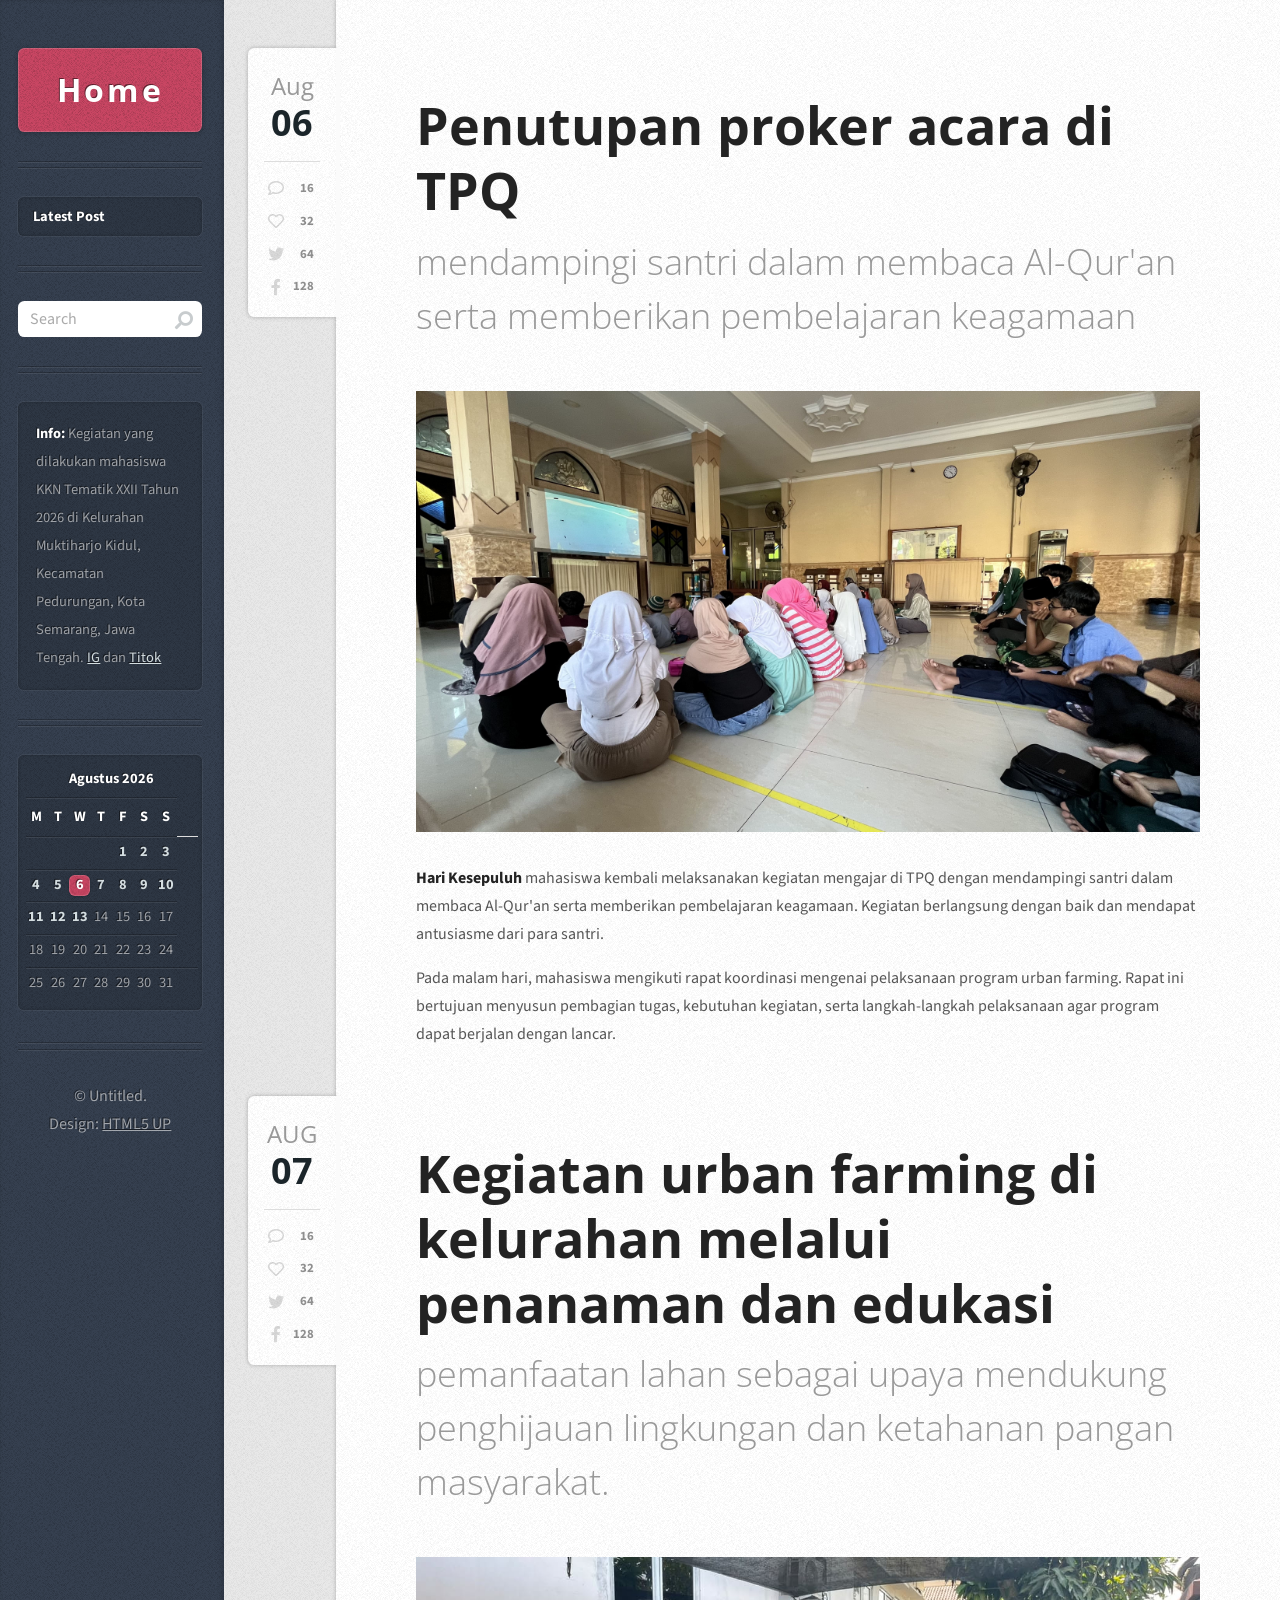
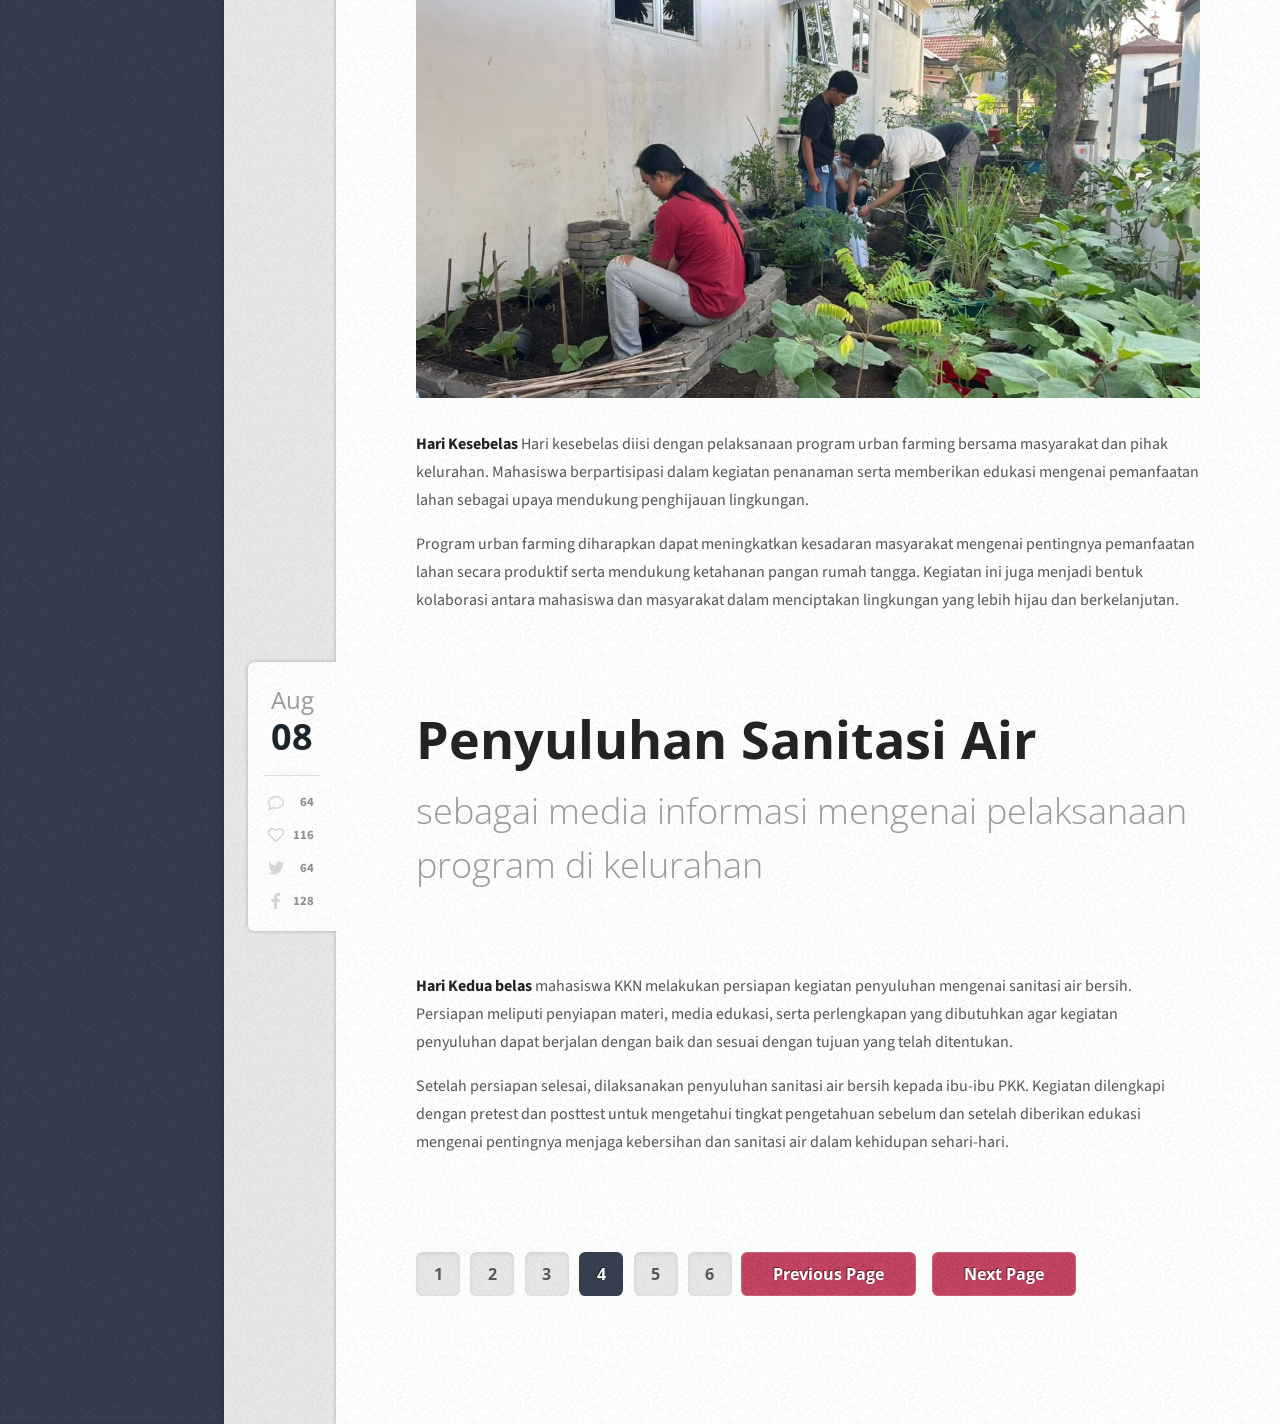
==== Activity4.html @ a8efe76e "Add files via upload" ====
<!DOCTYPE HTML>
<!--
	Striped by HTML5 UP
	html5up.net | @ajlkn
	Free for personal and commercial use under the CCA 3.0 license (html5up.net/license)
-->
<html>
	<head>
		<title>KKN 69 UNISSULA Muktiharjo Kidul</title>
		<meta charset="utf-8" />
		<meta name="viewport" content="width=device-width, initial-scale=1, user-scalable=no" />
		<link rel="stylesheet" href="assetss/css/main.css" />
		<link rel="icon" type="image/png" href="Foto Anak Plenger/Logo KKN 69.png">
	</head>
	<body class="is-preload">

		<!-- Content -->
			<div id="content">
				<div class="inner">

					<!-- Post -->
						<article class="box post post-excerpt">
							<header>
								<!--
									Note: Titles and subtitles will wrap automatically when necessary, so don't worry
									if they get too long. You can also remove the <p> entirely if you don't
									need a subtitle.
								-->
								<h2><a href="#">Penutupan proker acara di TPQ</a></h2>
								<p>mendampingi santri dalam membaca Al-Qur'an serta memberikan pembelajaran keagamaan</p>
							</header>
							<div class="info">
								<!--
									Note: The date should be formatted exactly as it's shown below. In particular, the
									"least significant" characters of the month should be encapsulated in a <span>
									element to denote what gets dropped in 1200px mode (eg. the "uary" in "January").
									Oh, and if you don't need a date for a particular page or post you can simply delete
									the entire "date" element.

								-->
								<span class="date"><span class="month">Aug<span>y</span></span> <span class="day">06</span><span class="year">, 2026</span></span>
								<!--
									Note: You can change the number of list items in "stats" to whatever you want.
								-->
								<ul class="stats">
									<li><a href="#" class="icon fa-comment">16</a></li>
									<li><a href="#" class="icon fa-heart">32</a></li>
									<li><a href="#" class="icon brands fa-twitter">64</a></li>
									<li><a href="#" class="icon brands fa-facebook-f">128</a></li>
								</ul>
							</div>
							<a href="#" class="image featured"><img src="Kegiatan/Penutupan TPQ.jpg" alt="" /></a>
							<p>
								<strong>Hari Kesepuluh</strong> mahasiswa kembali melaksanakan kegiatan mengajar di TPQ dengan mendampingi santri dalam membaca Al-Qur'an serta memberikan pembelajaran keagamaan. Kegiatan berlangsung dengan baik dan mendapat antusiasme dari para santri.
							</p>
							<p>
								Pada malam hari, mahasiswa mengikuti rapat koordinasi mengenai pelaksanaan program urban farming. Rapat ini bertujuan menyusun pembagian tugas, kebutuhan kegiatan, serta langkah-langkah pelaksanaan agar program dapat berjalan dengan lancar.
							</p>
						</article>

					<!-- Post -->
						<article class="box post post-excerpt">
							<header>
								<h2><a href="#">Kegiatan urban farming di kelurahan melalui penanaman dan edukasi</a></h2>
								<p>pemanfaatan lahan sebagai upaya mendukung penghijauan lingkungan dan ketahanan pangan masyarakat.</p>
							</header>
							<div class="info">
								<span class="date"><span class="month">AUG<span>y</span></span> <span class="day">07</span><span class="year">, 2026</span></span>
								<ul class="stats">
									<li><a href="#" class="icon fa-comment">16</a></li>
									<li><a href="#" class="icon fa-heart">32</a></li>
									<li><a href="#" class="icon brands fa-twitter">64</a></li>
									<li><a href="#" class="icon brands fa-facebook-f">128</a></li>
								</ul>
							</div>
							<a href="#" class="image featured"><img src="Kegiatan/Urban Farming.jpeg" alt="" /></a>
							<p>
								<strong>Hari Kesebelas</strong> Hari kesebelas diisi dengan pelaksanaan program urban farming bersama masyarakat dan pihak kelurahan. Mahasiswa berpartisipasi dalam kegiatan penanaman serta memberikan edukasi mengenai pemanfaatan lahan sebagai upaya mendukung penghijauan lingkungan.
							</p>
							<p>
								Program urban farming diharapkan dapat meningkatkan kesadaran masyarakat mengenai pentingnya pemanfaatan lahan secara produktif serta mendukung ketahanan pangan rumah tangga. Kegiatan ini juga menjadi bentuk kolaborasi antara mahasiswa dan masyarakat dalam menciptakan lingkungan yang lebih hijau dan berkelanjutan.
							</p>
						</article>

					<!-- Post -->
						<article class="box post post-excerpt">
							<header>
								<h2><a href="#">Penyuluhan Sanitasi Air</a></h2>
								<p>sebagai media informasi mengenai pelaksanaan program di kelurahan</p>
							</header>
							<div class="info">
								<span class="date"><span class="month">Aug<span>y</span></span> <span class="day">08</span><span class="year">, 2026</span></span>
								<ul class="stats">
									<li><a href="#" class="icon fa-comment">64</a></li>
									<li><a href="#" class="icon fa-heart">116</a></li>
									<li><a href="#" class="icon brands fa-twitter">64</a></li>
									<li><a href="#" class="icon brands fa-facebook-f">128</a></li>
								</ul>
							</div>
							<a href="#" class="image featured"><img src="Kegiatan/Sanitasi Air.JPG" alt="" /></a>
							<p>
								<strong>Hari Kedua belas</strong> mahasiswa KKN melakukan persiapan kegiatan penyuluhan mengenai sanitasi air bersih. Persiapan meliputi penyiapan materi, media edukasi, serta perlengkapan yang dibutuhkan agar kegiatan penyuluhan dapat berjalan dengan baik dan sesuai dengan tujuan yang telah ditentukan.
							</p>
							<p>
								Setelah persiapan selesai, dilaksanakan penyuluhan sanitasi air bersih kepada ibu-ibu PKK. Kegiatan dilengkapi dengan pretest dan posttest untuk mengetahui tingkat pengetahuan sebelum dan setelah diberikan edukasi mengenai pentingnya menjaga kebersihan dan sanitasi air dalam kehidupan sehari-hari.
							</p>
						</article>
						
					<!-- Pagination -->
						<div class="pagination">
							<!--<a href="#" class="button previous">Previous Page</a>-->
							<div class="pages">
								<a href="Activity.html">1</a>
								<a href="Activity2.html">2</a>
								<a href="Activity3.html">3</a>
								<a href="Activity4.html" class="active">4</a>
								<a href="Activity5.html">5</a>
								<a href="Activity6.html">6</a>
							</div>
							<a href="Activity3.html" class="button previous">Previous Page</a>
							<a href="Activity5.html" class="button next">Next Page</a>
						</div>

				</div>
			</div>

		<!-- Sidebar -->
			<div id="sidebar">

				<!-- Logo -->
					<h1 id="logo"><a href="index.html">Home</a></h1>

				<!-- Nav -->
					<nav id="nav">
						<ul>
							<li class="current"><a href="#">Latest Post</a></li>
						</ul>
					</nav>

				<!-- Search -->
					<section class="box search">
						<form method="post" action="#">
							<input type="text" class="text" name="search" placeholder="Search" />
						</form>
					</section>

				<!-- Text -->
					<section class="box text-style1">
						<div class="inner">
							<p>
								<strong>Info:</strong> Kegiatan yang dilakukan mahasiswa KKN Tematik XXII Tahun 2026 di Kelurahan Muktiharjo Kidul, Kecamatan Pedurungan, Kota Semarang, Jawa Tengah.
								<a href="https://www.instagram.com/nexus69.archive?igsh=MW94MHN5NHI0Nnk4Yw==">IG</a> dan <a href="https://www.tiktok.com/@nexus69.archive?_r=1&_t=ZS-98kQ5P70imr">Titok</a>
							</p>
						</div>
					</section>

				<!-- Calendar -->
					<section class="box calendar">
						<div class="inner">
							<table>
								<caption>Agustus 2026</caption>
								<thead>
									<tr>
										<th scope="col" title="Monday">M</th>
										<th scope="col" title="Tuesday">T</th>
										<th scope="col" title="Wednesday">W</th>
										<th scope="col" title="Thursday">T</th>
										<th scope="col" title="Friday">F</th>
										<th scope="col" title="Saturday">S</th>
										<th scope="col" title="Sunday">S</th>
									</tr>
								</thead>
								<tbody>
									<tr>
										<td colspan="4" class="pad"><span>&nbsp;</span></td>
										<td><a href="Activity2.html">1</a></td>
										<td><a href="Activity2.html">2</a></td>
										<td><a href="Activity3.html">3</a></td> 
									</tr>
									<tr>
										<td><a href="Activity3.html">4</a></td>
										<td><a href="Activity3.html">5</a></td>
										<td class="today"><a href="Activity4.html">6</a></td>
										<td><a href="Activity4.html">7</a></td>
										<td><a href="Activity4.html">8</a></td>
										<td><a href="Activity5.html">9</a></td>
										<td><a href="Activity5.html">10</a></td>
									</tr>
									<tr>
										<td><a href="Activity5.html">11</a></td>
										<td><a href="Activity6.html">12</a></td>
										<td><a href="Activity6.html">13</a></td>
										<td><span>14</span></td>
										<td><span>15</span></td>
										<td><span>16</span></td>
										<td><span>17</span></td>
									</tr>
									<tr>
										<td><span>18</span></td>
										<td><span>19</span></td>
										<td><span>20</span></td>
										<td><span>21</span></td>
										<td><span>22</span></td>
										<td><span>23</span></td>
										<td><span>24</span></td>
									</tr>
									<tr>
										<td><span>25</span></td>
										<td><span>26</span></td>
										<td><span>27</span></td>
										<td><span>28</span></td>
										<td><span>29</span></td>
										<td><span>30</span></td>
										<td><span>31</span></td>
										<td class="pad" colspan="3"><span>&nbsp;</span></td>
									</tr>
								</tbody>
							</table>
						</div>
					</section>

				<!-- Copyright -->
					<ul id="copyright">
						<li>&copy; Untitled.</li><li>Design: <a href="http://html5up.net">HTML5 UP</a></li>
					</ul>

			</div>

		<!-- Scripts -->
			<script src="assetss/js/jquery.min.js"></script>
			<script src="assetss/js/browser.min.js"></script>
			<script src="assetss/js/breakpoints.min.js"></script>
			<script src="assetss/js/util.js"></script>
			<script src="assetss/js/main.js"></script>

	</body>
</html>
---- assetss/css/main.css ----
@import url("fontawesome-all.min.css");
@import url("https://fonts.googleapis.com/css?family=Source+Sans+Pro:400,400italic,700|Open+Sans+Condensed:300,700");

/*
	Striped by HTML5 UP
	html5up.net | @ajlkn
	Free for personal and commercial use under the CCA 3.0 license (html5up.net/license)
*/

html, body, div, span, applet, object,
iframe, h1, h2, h3, h4, h5, h6, p, blockquote,
pre, a, abbr, acronym, address, big, cite,
code, del, dfn, em, img, ins, kbd, q, s, samp,
small, strike, strong, sub, sup, tt, var, b,
u, i, center, dl, dt, dd, ol, ul, li, fieldset,
form, label, legend, table, caption, tbody,
tfoot, thead, tr, th, td, article, aside,
canvas, details, embed, figure, figcaption,
footer, header, hgroup, menu, nav, output, ruby,
section, summary, time, mark, audio, video {
	margin: 0;
	padding: 0;
	border: 0;
	font-size: 100%;
	font: inherit;
	vertical-align: baseline;}

article, aside, details, figcaption, figure,
footer, header, hgroup, menu, nav, section {
	display: block;}

body {
	line-height: 1;
}

ol, ul {
	list-style: none;
}

blockquote, q {
	quotes: none;
}

	blockquote:before, blockquote:after, q:before, q:after {
		content: '';
		content: none;
	}

table {
	border-collapse: collapse;
	border-spacing: 0;
}

body {
	-webkit-text-size-adjust: none;
}

mark {
	background-color: transparent;
	color: inherit;
}

input::-moz-focus-inner {
	border: 0;
	padding: 0;
}

input, select, textarea {
	-moz-appearance: none;
	-webkit-appearance: none;
	-ms-appearance: none;
	appearance: none;
}

/* Basic */

	html {
		box-sizing: border-box;
	}

	*, *:before, *:after {
		box-sizing: inherit;
	}

	body {
		background-color: #e8e8e8;
		background-image: url("images/bg02.png");
		display: -moz-flex;
		display: -webkit-flex;
		display: -ms-flex;
		display: flex;
	}

		body.is-preload *, body.is-preload *:before, body.is-preload *:after {
			-moz-animation: none !important;
			-webkit-animation: none !important;
			-ms-animation: none !important;
			animation: none !important;
			-moz-transition: none !important;
			-webkit-transition: none !important;
			-ms-transition: none !important;
			transition: none !important;
		}

	body, input, textarea, select {
		font-family: 'Source Sans Pro', sans-serif;
		font-weight: 400;
		color: #565656;
	}

	a {
		color: #c94663;
	}

	strong, b {
		font-weight: 700;
		color: #232323;
	}

	h2, h3, h4, h5, h6 {
		font-family: 'Open Sans Condensed', sans-serif;
		font-weight: 700;
		color: #232323;
	}

	h2 a, h4 a, h5 a, h6 a {
		text-decoration: none;
		color: inherit;
	}

	blockquote {
		border-left: solid 5px #ddd;
		padding: 1em 0 1em 2em;
		font-style: italic;
	}

	em, i {
		font-style: italic;
	}

	hr {
		border: 0;
		border-top: solid 1px #ddd;
		padding: 1.5em 0 0 0;
		margin: 1.75em 0 0 0;
	}

	sub {
		position: relative;
		top: 0.5em;
		font-size: 0.8em;
	}

	sup {
		position: relative;
		top: -0.5em;
		font-size: 0.8em;
	}

	br.clear {
		clear: both;
	}

	p, ul, ol, dl {
		margin-bottom: 1em;
	}

/* Row */

	.row {
		display: flex;
		flex-wrap: wrap;
		box-sizing: border-box;
		align-items: stretch;
	}

		.row > * {
			box-sizing: border-box;
		}

		.row.gtr-uniform > * > :last-child {
			margin-bottom: 0;
		}

		.row.aln-left {
			justify-content: flex-start;
		}

		.row.aln-center {
			justify-content: center;
		}

		.row.aln-right {
			justify-content: flex-end;
		}

		.row.aln-top {
			align-items: flex-start;
		}

		.row.aln-middle {
			align-items: center;
		}

		.row.aln-bottom {
			align-items: flex-end;
		}

		.row > .imp {
			order: -1;
		}

		.row > .col-1 {
			width: 8.33333%;
		}

		.row > .off-1 {
			margin-left: 8.33333%;
		}

		.row > .col-2 {
			width: 16.66667%;
		}

		.row > .off-2 {
			margin-left: 16.66667%;
		}

		.row > .col-3 {
			width: 25%;
		}

		.row > .off-3 {
			margin-left: 25%;
		}

		.row > .col-4 {
			width: 33.33333%;
		}

		.row > .off-4 {
			margin-left: 33.33333%;
		}

		.row > .col-5 {
			width: 41.66667%;
		}

		.row > .off-5 {
			margin-left: 41.66667%;
		}

		.row > .col-6 {
			width: 50%;
		}

		.row > .off-6 {
			margin-left: 50%;
		}

		.row > .col-7 {
			width: 58.33333%;
		}

		.row > .off-7 {
			margin-left: 58.33333%;
		}

		.row > .col-8 {
			width: 66.66667%;
		}

		.row > .off-8 {
			margin-left: 66.66667%;
		}

		.row > .col-9 {
			width: 75%;
		}

		.row > .off-9 {
			margin-left: 75%;
		}

		.row > .col-10 {
			width: 83.33333%;
		}

		.row > .off-10 {
			margin-left: 83.33333%;
		}

		.row > .col-11 {
			width: 91.66667%;
		}

		.row > .off-11 {
			margin-left: 91.66667%;
		}

		.row > .col-12 {
			width: 100%;
		}

		.row > .off-12 {
			margin-left: 100%;
		}

		.row.gtr-0 {
			margin-top: 0px;
			margin-left: 0px;
		}

			.row.gtr-0 > * {
				padding: 0px 0 0 0px;
			}

			.row.gtr-0.gtr-uniform {
				margin-top: 0px;
			}

				.row.gtr-0.gtr-uniform > * {
					padding-top: 0px;
				}

		.row.gtr-25 {
			margin-top: -12.5px;
			margin-left: -12.5px;
		}

			.row.gtr-25 > * {
				padding: 12.5px 0 0 12.5px;
			}

			.row.gtr-25.gtr-uniform {
				margin-top: -12.5px;
			}

				.row.gtr-25.gtr-uniform > * {
					padding-top: 12.5px;
				}

		.row.gtr-50 {
			margin-top: -25px;
			margin-left: -25px;
		}

			.row.gtr-50 > * {
				padding: 25px 0 0 25px;
			}

			.row.gtr-50.gtr-uniform {
				margin-top: -25px;
			}

				.row.gtr-50.gtr-uniform > * {
					padding-top: 25px;
				}

		.row {
			margin-top: -50px;
			margin-left: -50px;
		}

			.row > * {
				padding: 50px 0 0 50px;
			}

			.row.gtr-uniform {
				margin-top: -50px;
			}

				.row.gtr-uniform > * {
					padding-top: 50px;
				}

		.row.gtr-150 {
			margin-top: -75px;
			margin-left: -75px;
		}

			.row.gtr-150 > * {
				padding: 75px 0 0 75px;
			}

			.row.gtr-150.gtr-uniform {
				margin-top: -75px;
			}

				.row.gtr-150.gtr-uniform > * {
					padding-top: 75px;
				}

		.row.gtr-200 {
			margin-top: -100px;
			margin-left: -100px;
		}

			.row.gtr-200 > * {
				padding: 100px 0 0 100px;
			}

			.row.gtr-200.gtr-uniform {
				margin-top: -100px;
			}

				.row.gtr-200.gtr-uniform > * {
					padding-top: 100px;
				}

		@media screen and (min-width: 737px) {

			.row {
				display: flex;
				flex-wrap: wrap;
				box-sizing: border-box;
				align-items: stretch;
			}

				.row > * {
					box-sizing: border-box;
				}

				.row.gtr-uniform > * > :last-child {
					margin-bottom: 0;
				}

				.row.aln-left {
					justify-content: flex-start;
				}

				.row.aln-center {
					justify-content: center;
				}

				.row.aln-right {
					justify-content: flex-end;
				}

				.row.aln-top {
					align-items: flex-start;
				}

				.row.aln-middle {
					align-items: center;
				}

				.row.aln-bottom {
					align-items: flex-end;
				}

				.row > .imp-desktop {
					order: -1;
				}

				.row > .col-1-desktop {
					width: 8.33333%;
				}

				.row > .off-1-desktop {
					margin-left: 8.33333%;
				}

				.row > .col-2-desktop {
					width: 16.66667%;
				}

				.row > .off-2-desktop {
					margin-left: 16.66667%;
				}

				.row > .col-3-desktop {
					width: 25%;
				}

				.row > .off-3-desktop {
					margin-left: 25%;
				}

				.row > .col-4-desktop {
					width: 33.33333%;
				}

				.row > .off-4-desktop {
					margin-left: 33.33333%;
				}

				.row > .col-5-desktop {
					width: 41.66667%;
				}

				.row > .off-5-desktop {
					margin-left: 41.66667%;
				}

				.row > .col-6-desktop {
					width: 50%;
				}

				.row > .off-6-desktop {
					margin-left: 50%;
				}

				.row > .col-7-desktop {
					width: 58.33333%;
				}

				.row > .off-7-desktop {
					margin-left: 58.33333%;
				}

				.row > .col-8-desktop {
					width: 66.66667%;
				}

				.row > .off-8-desktop {
					margin-left: 66.66667%;
				}

				.row > .col-9-desktop {
					width: 75%;
				}

				.row > .off-9-desktop {
					margin-left: 75%;
				}

				.row > .col-10-desktop {
					width: 83.33333%;
				}

				.row > .off-10-desktop {
					margin-left: 83.33333%;
				}

				.row > .col-11-desktop {
					width: 91.66667%;
				}

				.row > .off-11-desktop {
					margin-left: 91.66667%;
				}

				.row > .col-12-desktop {
					width: 100%;
				}

				.row > .off-12-desktop {
					margin-left: 100%;
				}

				.row.gtr-0 {
					margin-top: 0px;
					margin-left: 0px;
				}

					.row.gtr-0 > * {
						padding: 0px 0 0 0px;
					}

					.row.gtr-0.gtr-uniform {
						margin-top: 0px;
					}

						.row.gtr-0.gtr-uniform > * {
							padding-top: 0px;
						}

				.row.gtr-25 {
					margin-top: -12.5px;
					margin-left: -12.5px;
				}

					.row.gtr-25 > * {
						padding: 12.5px 0 0 12.5px;
					}

					.row.gtr-25.gtr-uniform {
						margin-top: -12.5px;
					}

						.row.gtr-25.gtr-uniform > * {
							padding-top: 12.5px;
						}

				.row.gtr-50 {
					margin-top: -25px;
					margin-left: -25px;
				}

					.row.gtr-50 > * {
						padding: 25px 0 0 25px;
					}

					.row.gtr-50.gtr-uniform {
						margin-top: -25px;
					}

						.row.gtr-50.gtr-uniform > * {
							padding-top: 25px;
						}

				.row {
					margin-top: -50px;
					margin-left: -50px;
				}

					.row > * {
						padding: 50px 0 0 50px;
					}

					.row.gtr-uniform {
						margin-top: -50px;
					}

						.row.gtr-uniform > * {
							padding-top: 50px;
						}

				.row.gtr-150 {
					margin-top: -75px;
					margin-left: -75px;
				}

					.row.gtr-150 > * {
						padding: 75px 0 0 75px;
					}

					.row.gtr-150.gtr-uniform {
						margin-top: -75px;
					}

						.row.gtr-150.gtr-uniform > * {
							padding-top: 75px;
						}

				.row.gtr-200 {
					margin-top: -100px;
					margin-left: -100px;
				}

					.row.gtr-200 > * {
						padding: 100px 0 0 100px;
					}

					.row.gtr-200.gtr-uniform {
						margin-top: -100px;
					}

						.row.gtr-200.gtr-uniform > * {
							padding-top: 100px;
						}

		}

		@media screen and (min-width: 1201px) {

			.row {
				display: flex;
				flex-wrap: wrap;
				box-sizing: border-box;
				align-items: stretch;
			}

				.row > * {
					box-sizing: border-box;
				}

				.row.gtr-uniform > * > :last-child {
					margin-bottom: 0;
				}

				.row.aln-left {
					justify-content: flex-start;
				}

				.row.aln-center {
					justify-content: center;
				}

				.row.aln-right {
					justify-content: flex-end;
				}

				.row.aln-top {
					align-items: flex-start;
				}

				.row.aln-middle {
					align-items: center;
				}

				.row.aln-bottom {
					align-items: flex-end;
				}

				.row > .imp-wide {
					order: -1;
				}

				.row > .col-1-wide {
					width: 8.33333%;
				}

				.row > .off-1-wide {
					margin-left: 8.33333%;
				}

				.row > .col-2-wide {
					width: 16.66667%;
				}

				.row > .off-2-wide {
					margin-left: 16.66667%;
				}

				.row > .col-3-wide {
					width: 25%;
				}

				.row > .off-3-wide {
					margin-left: 25%;
				}

				.row > .col-4-wide {
					width: 33.33333%;
				}

				.row > .off-4-wide {
					margin-left: 33.33333%;
				}

				.row > .col-5-wide {
					width: 41.66667%;
				}

				.row > .off-5-wide {
					margin-left: 41.66667%;
				}

				.row > .col-6-wide {
					width: 50%;
				}

				.row > .off-6-wide {
					margin-left: 50%;
				}

				.row > .col-7-wide {
					width: 58.33333%;
				}

				.row > .off-7-wide {
					margin-left: 58.33333%;
				}

				.row > .col-8-wide {
					width: 66.66667%;
				}

				.row > .off-8-wide {
					margin-left: 66.66667%;
				}

				.row > .col-9-wide {
					width: 75%;
				}

				.row > .off-9-wide {
					margin-left: 75%;
				}

				.row > .col-10-wide {
					width: 83.33333%;
				}

				.row > .off-10-wide {
					margin-left: 83.33333%;
				}

				.row > .col-11-wide {
					width: 91.66667%;
				}

				.row > .off-11-wide {
					margin-left: 91.66667%;
				}

				.row > .col-12-wide {
					width: 100%;
				}

				.row > .off-12-wide {
					margin-left: 100%;
				}

				.row.gtr-0 {
					margin-top: 0px;
					margin-left: 0px;
				}

					.row.gtr-0 > * {
						padding: 0px 0 0 0px;
					}

					.row.gtr-0.gtr-uniform {
						margin-top: 0px;
					}

						.row.gtr-0.gtr-uniform > * {
							padding-top: 0px;
						}

				.row.gtr-25 {
					margin-top: -12.5px;
					margin-left: -12.5px;
				}

					.row.gtr-25 > * {
						padding: 12.5px 0 0 12.5px;
					}

					.row.gtr-25.gtr-uniform {
						margin-top: -12.5px;
					}

						.row.gtr-25.gtr-uniform > * {
							padding-top: 12.5px;
						}

				.row.gtr-50 {
					margin-top: -25px;
					margin-left: -25px;
				}

					.row.gtr-50 > * {
						padding: 25px 0 0 25px;
					}

					.row.gtr-50.gtr-uniform {
						margin-top: -25px;
					}

						.row.gtr-50.gtr-uniform > * {
							padding-top: 25px;
						}

				.row {
					margin-top: -50px;
					margin-left: -50px;
				}

					.row > * {
						padding: 50px 0 0 50px;
					}

					.row.gtr-uniform {
						margin-top: -50px;
					}

						.row.gtr-uniform > * {
							padding-top: 50px;
						}

				.row.gtr-150 {
					margin-top: -75px;
					margin-left: -75px;
				}

					.row.gtr-150 > * {
						padding: 75px 0 0 75px;
					}

					.row.gtr-150.gtr-uniform {
						margin-top: -75px;
					}

						.row.gtr-150.gtr-uniform > * {
							padding-top: 75px;
						}

				.row.gtr-200 {
					margin-top: -100px;
					margin-left: -100px;
				}

					.row.gtr-200 > * {
						padding: 100px 0 0 100px;
					}

					.row.gtr-200.gtr-uniform {
						margin-top: -100px;
					}

						.row.gtr-200.gtr-uniform > * {
							padding-top: 100px;
						}

		}

		@media screen and (min-width: 737px) and (max-width: 1200px) {

			.row {
				display: flex;
				flex-wrap: wrap;
				box-sizing: border-box;
				align-items: stretch;
			}

				.row > * {
					box-sizing: border-box;
				}

				.row.gtr-uniform > * > :last-child {
					margin-bottom: 0;
				}

				.row.aln-left {
					justify-content: flex-start;
				}

				.row.aln-center {
					justify-content: center;
				}

				.row.aln-right {
					justify-content: flex-end;
				}

				.row.aln-top {
					align-items: flex-start;
				}

				.row.aln-middle {
					align-items: center;
				}

				.row.aln-bottom {
					align-items: flex-end;
				}

				.row > .imp-narrow {
					order: -1;
				}

				.row > .col-1-narrow {
					width: 8.33333%;
				}

				.row > .off-1-narrow {
					margin-left: 8.33333%;
				}

				.row > .col-2-narrow {
					width: 16.66667%;
				}

				.row > .off-2-narrow {
					margin-left: 16.66667%;
				}

				.row > .col-3-narrow {
					width: 25%;
				}

				.row > .off-3-narrow {
					margin-left: 25%;
				}

				.row > .col-4-narrow {
					width: 33.33333%;
				}

				.row > .off-4-narrow {
					margin-left: 33.33333%;
				}

				.row > .col-5-narrow {
					width: 41.66667%;
				}

				.row > .off-5-narrow {
					margin-left: 41.66667%;
				}

				.row > .col-6-narrow {
					width: 50%;
				}

				.row > .off-6-narrow {
					margin-left: 50%;
				}

				.row > .col-7-narrow {
					width: 58.33333%;
				}

				.row > .off-7-narrow {
					margin-left: 58.33333%;
				}

				.row > .col-8-narrow {
					width: 66.66667%;
				}

				.row > .off-8-narrow {
					margin-left: 66.66667%;
				}

				.row > .col-9-narrow {
					width: 75%;
				}

				.row > .off-9-narrow {
					margin-left: 75%;
				}

				.row > .col-10-narrow {
					width: 83.33333%;
				}

				.row > .off-10-narrow {
					margin-left: 83.33333%;
				}

				.row > .col-11-narrow {
					width: 91.66667%;
				}

				.row > .off-11-narrow {
					margin-left: 91.66667%;
				}

				.row > .col-12-narrow {
					width: 100%;
				}

				.row > .off-12-narrow {
					margin-left: 100%;
				}

				.row.gtr-0 {
					margin-top: 0px;
					margin-left: 0px;
				}

					.row.gtr-0 > * {
						padding: 0px 0 0 0px;
					}

					.row.gtr-0.gtr-uniform {
						margin-top: 0px;
					}

						.row.gtr-0.gtr-uniform > * {
							padding-top: 0px;
						}

				.row.gtr-25 {
					margin-top: -12.5px;
					margin-left: -12.5px;
				}

					.row.gtr-25 > * {
						padding: 12.5px 0 0 12.5px;
					}

					.row.gtr-25.gtr-uniform {
						margin-top: -12.5px;
					}

						.row.gtr-25.gtr-uniform > * {
							padding-top: 12.5px;
						}

				.row.gtr-50 {
					margin-top: -25px;
					margin-left: -25px;
				}

					.row.gtr-50 > * {
						padding: 25px 0 0 25px;
					}

					.row.gtr-50.gtr-uniform {
						margin-top: -25px;
					}

						.row.gtr-50.gtr-uniform > * {
							padding-top: 25px;
						}

				.row {
					margin-top: -50px;
					margin-left: -50px;
				}

					.row > * {
						padding: 50px 0 0 50px;
					}

					.row.gtr-uniform {
						margin-top: -50px;
					}

						.row.gtr-uniform > * {
							padding-top: 50px;
						}

				.row.gtr-150 {
					margin-top: -75px;
					margin-left: -75px;
				}

					.row.gtr-150 > * {
						padding: 75px 0 0 75px;
					}

					.row.gtr-150.gtr-uniform {
						margin-top: -75px;
					}

						.row.gtr-150.gtr-uniform > * {
							padding-top: 75px;
						}

				.row.gtr-200 {
					margin-top: -100px;
					margin-left: -100px;
				}

					.row.gtr-200 > * {
						padding: 100px 0 0 100px;
					}

					.row.gtr-200.gtr-uniform {
						margin-top: -100px;
					}

						.row.gtr-200.gtr-uniform > * {
							padding-top: 100px;
						}

		}

		@media screen and (min-width: 737px) and (max-width: 1000px) {

			.row {
				display: flex;
				flex-wrap: wrap;
				box-sizing: border-box;
				align-items: stretch;
			}

				.row > * {
					box-sizing: border-box;
				}

				.row.gtr-uniform > * > :last-child {
					margin-bottom: 0;
				}

				.row.aln-left {
					justify-content: flex-start;
				}

				.row.aln-center {
					justify-content: center;
				}

				.row.aln-right {
					justify-content: flex-end;
				}

				.row.aln-top {
					align-items: flex-start;
				}

				.row.aln-middle {
					align-items: center;
				}

				.row.aln-bottom {
					align-items: flex-end;
				}

				.row > .imp-narrower {
					order: -1;
				}

				.row > .col-1-narrower {
					width: 8.33333%;
				}

				.row > .off-1-narrower {
					margin-left: 8.33333%;
				}

				.row > .col-2-narrower {
					width: 16.66667%;
				}

				.row > .off-2-narrower {
					margin-left: 16.66667%;
				}

				.row > .col-3-narrower {
					width: 25%;
				}

				.row > .off-3-narrower {
					margin-left: 25%;
				}

				.row > .col-4-narrower {
					width: 33.33333%;
				}

				.row > .off-4-narrower {
					margin-left: 33.33333%;
				}

				.row > .col-5-narrower {
					width: 41.66667%;
				}

				.row > .off-5-narrower {
					margin-left: 41.66667%;
				}

				.row > .col-6-narrower {
					width: 50%;
				}

				.row > .off-6-narrower {
					margin-left: 50%;
				}

				.row > .col-7-narrower {
					width: 58.33333%;
				}

				.row > .off-7-narrower {
					margin-left: 58.33333%;
				}

				.row > .col-8-narrower {
					width: 66.66667%;
				}

				.row > .off-8-narrower {
					margin-left: 66.66667%;
				}

				.row > .col-9-narrower {
					width: 75%;
				}

				.row > .off-9-narrower {
					margin-left: 75%;
				}

				.row > .col-10-narrower {
					width: 83.33333%;
				}

				.row > .off-10-narrower {
					margin-left: 83.33333%;
				}

				.row > .col-11-narrower {
					width: 91.66667%;
				}

				.row > .off-11-narrower {
					margin-left: 91.66667%;
				}

				.row > .col-12-narrower {
					width: 100%;
				}

				.row > .off-12-narrower {
					margin-left: 100%;
				}

				.row.gtr-0 {
					margin-top: 0px;
					margin-left: 0px;
				}

					.row.gtr-0 > * {
						padding: 0px 0 0 0px;
					}

					.row.gtr-0.gtr-uniform {
						margin-top: 0px;
					}

						.row.gtr-0.gtr-uniform > * {
							padding-top: 0px;
						}

				.row.gtr-25 {
					margin-top: -12.5px;
					margin-left: -12.5px;
				}

					.row.gtr-25 > * {
						padding: 12.5px 0 0 12.5px;
					}

					.row.gtr-25.gtr-uniform {
						margin-top: -12.5px;
					}

						.row.gtr-25.gtr-uniform > * {
							padding-top: 12.5px;
						}

				.row.gtr-50 {
					margin-top: -25px;
					margin-left: -25px;
				}

					.row.gtr-50 > * {
						padding: 25px 0 0 25px;
					}

					.row.gtr-50.gtr-uniform {
						margin-top: -25px;
					}

						.row.gtr-50.gtr-uniform > * {
							padding-top: 25px;
						}

				.row {
					margin-top: -50px;
					margin-left: -50px;
				}

					.row > * {
						padding: 50px 0 0 50px;
					}

					.row.gtr-uniform {
						margin-top: -50px;
					}

						.row.gtr-uniform > * {
							padding-top: 50px;
						}

				.row.gtr-150 {
					margin-top: -75px;
					margin-left: -75px;
				}

					.row.gtr-150 > * {
						padding: 75px 0 0 75px;
					}

					.row.gtr-150.gtr-uniform {
						margin-top: -75px;
					}

						.row.gtr-150.gtr-uniform > * {
							padding-top: 75px;
						}

				.row.gtr-200 {
					margin-top: -100px;
					margin-left: -100px;
				}

					.row.gtr-200 > * {
						padding: 100px 0 0 100px;
					}

					.row.gtr-200.gtr-uniform {
						margin-top: -100px;
					}

						.row.gtr-200.gtr-uniform > * {
							padding-top: 100px;
						}

		}

		@media screen and (max-width: 736px) {

			.row {
				display: flex;
				flex-wrap: wrap;
				box-sizing: border-box;
				align-items: stretch;
			}

				.row > * {
					box-sizing: border-box;
				}

				.row.gtr-uniform > * > :last-child {
					margin-bottom: 0;
				}

				.row.aln-left {
					justify-content: flex-start;
				}

				.row.aln-center {
					justify-content: center;
				}

				.row.aln-right {
					justify-content: flex-end;
				}

				.row.aln-top {
					align-items: flex-start;
				}

				.row.aln-middle {
					align-items: center;
				}

				.row.aln-bottom {
					align-items: flex-end;
				}

				.row > .imp-mobile {
					order: -1;
				}

				.row > .col-1-mobile {
					width: 8.33333%;
				}

				.row > .off-1-mobile {
					margin-left: 8.33333%;
				}

				.row > .col-2-mobile {
					width: 16.66667%;
				}

				.row > .off-2-mobile {
					margin-left: 16.66667%;
				}

				.row > .col-3-mobile {
					width: 25%;
				}

				.row > .off-3-mobile {
					margin-left: 25%;
				}

				.row > .col-4-mobile {
					width: 33.33333%;
				}

				.row > .off-4-mobile {
					margin-left: 33.33333%;
				}

				.row > .col-5-mobile {
					width: 41.66667%;
				}

				.row > .off-5-mobile {
					margin-left: 41.66667%;
				}

				.row > .col-6-mobile {
					width: 50%;
				}

				.row > .off-6-mobile {
					margin-left: 50%;
				}

				.row > .col-7-mobile {
					width: 58.33333%;
				}

				.row > .off-7-mobile {
					margin-left: 58.33333%;
				}

				.row > .col-8-mobile {
					width: 66.66667%;
				}

				.row > .off-8-mobile {
					margin-left: 66.66667%;
				}

				.row > .col-9-mobile {
					width: 75%;
				}

				.row > .off-9-mobile {
					margin-left: 75%;
				}

				.row > .col-10-mobile {
					width: 83.33333%;
				}

				.row > .off-10-mobile {
					margin-left: 83.33333%;
				}

				.row > .col-11-mobile {
					width: 91.66667%;
				}

				.row > .off-11-mobile {
					margin-left: 91.66667%;
				}

				.row > .col-12-mobile {
					width: 100%;
				}

				.row > .off-12-mobile {
					margin-left: 100%;
				}

				.row.gtr-0 {
					margin-top: 0px;
					margin-left: 0px;
				}

					.row.gtr-0 > * {
						padding: 0px 0 0 0px;
					}

					.row.gtr-0.gtr-uniform {
						margin-top: 0px;
					}

						.row.gtr-0.gtr-uniform > * {
							padding-top: 0px;
						}

				.row.gtr-25 {
					margin-top: -12.5px;
					margin-left: -12.5px;
				}

					.row.gtr-25 > * {
						padding: 12.5px 0 0 12.5px;
					}

					.row.gtr-25.gtr-uniform {
						margin-top: -12.5px;
					}

						.row.gtr-25.gtr-uniform > * {
							padding-top: 12.5px;
						}

				.row.gtr-50 {
					margin-top: -25px;
					margin-left: -25px;
				}

					.row.gtr-50 > * {
						padding: 25px 0 0 25px;
					}

					.row.gtr-50.gtr-uniform {
						margin-top: -25px;
					}

						.row.gtr-50.gtr-uniform > * {
							padding-top: 25px;
						}

				.row {
					margin-top: -50px;
					margin-left: -50px;
				}

					.row > * {
						padding: 50px 0 0 50px;
					}

					.row.gtr-uniform {
						margin-top: -50px;
					}

						.row.gtr-uniform > * {
							padding-top: 50px;
						}

				.row.gtr-150 {
					margin-top: -75px;
					margin-left: -75px;
				}

					.row.gtr-150 > * {
						padding: 75px 0 0 75px;
					}

					.row.gtr-150.gtr-uniform {
						margin-top: -75px;
					}

						.row.gtr-150.gtr-uniform > * {
							padding-top: 75px;
						}

				.row.gtr-200 {
					margin-top: -100px;
					margin-left: -100px;
				}

					.row.gtr-200 > * {
						padding: 100px 0 0 100px;
					}

					.row.gtr-200.gtr-uniform {
						margin-top: -100px;
					}

						.row.gtr-200.gtr-uniform > * {
							padding-top: 100px;
						}

		}

/* Table */

	table {
		margin-bottom: 1em;
		width: 100%;
	}

		table tbody tr:nth-child(2n+2) {
			background: #f4f4f4;
		}

		table td {
			padding: 0.5em 1em 0.5em 1em;
		}

		table th {
			text-align: left;
			font-weight: 700;
			padding: 0.75em 1em 0.75em 1em;
		}

		table thead {
			border-bottom: solid 1px #ddd;
		}

		table tfoot {
			border-top: solid 1px #ddd;
			background: #eee;
		}

/* Form */

	form label {
		font-family: 'Open Sans Condensed', sans-serif;
		font-weight: 700;
		color: #232323;
		margin: 0 0 0.75em 0;
	}

	form input[type="text"],
	form input[type="email"],
	form input[type="password"],
	form select,
	form textarea {
		display: block;
		border-radius: 0.4em;
		-webkit-appearance: none;
		border: solid 1px #ddd;
		padding: 0.5em 0.75em;
		width: 100%;
		line-height: 1.25em;
	}

		form input[type="text"]:focus,
		form input[type="email"]:focus,
		form input[type="password"]:focus,
		form select:focus,
		form textarea:focus {
			box-shadow: 0px 0px 2px 2px #c94663;
		}

	form ::-webkit-input-placeholder {
		color: #aaa;
	}

	form :-moz-placeholder {
		color: #aaa;
	}

	form ::-moz-placeholder {
		color: #aaa;
	}

	form :-ms-input-placeholder {
		color: #aaa;
	}

/* Section/Article */

	header {
		margin: 0 0 2em 0;
	}

		header > p {
			font-family: 'Open Sans Condensed', sans-serif;
			font-weight: 300;
			display: block;
			margin-top: 1em;
			color: #999;
		}

	section, article {
		margin-bottom: 3em;
	}

		section > :last-child,
		section > .inner > :last-child, section:last-child, article > :last-child,
		article > .inner > :last-child, article:last-child {
			margin-bottom: 0;
		}

/* Image */

	.image {
		display: inline-block;
	}

		.image img {
			display: block;
			width: 100%;
		}

		.image.fit {
			display: block;
			width: 100%;
		}

		.image.featured {
			display: block;
			width: 100%;
			margin: 0 0 2em 0;
		}

		.image.left {
			float: left;
			margin: 0 2em 2em 0;
		}

		.image.centered {
			display: block;
			margin: 0 0 2em 0;
		}

			.image.centered img {
				margin: 0 auto;
				width: auto;
			}

/* Button */

	input[type="button"],
	input[type="submit"],
	input[type="reset"],
	button,
	.button {
		cursor: pointer;
		background-color: #c94663;
		background-image: url("images/bg01.png");
		border-radius: 0.4em;
		text-align: center;
		box-shadow: inset 0px 0px 0px 1px rgba(255, 255, 255, 0.15);
		color: #fff;
		font-family: 'Open Sans Condensed', sans-serif;
		font-weight: 700;
		text-decoration: none;
		-moz-transition: background-color .25s ease-in-out, color .25s ease-in-out;
		-webkit-transition: background-color .25s ease-in-out, color .25s ease-in-out;
		-ms-transition: background-color .25s ease-in-out, color .25s ease-in-out;
		transition: background-color .25s ease-in-out, color .25s ease-in-out;
		text-shadow: -1px -1px 0px rgba(0, 0, 0, 0.5);
	}

		input[type="button"]:disabled, input[type="button"].disabled,
		input[type="submit"]:disabled,
		input[type="submit"].disabled,
		input[type="reset"]:disabled,
		input[type="reset"].disabled,
		button:disabled,
		button.disabled,
		.button:disabled,
		.button.disabled {
			opacity: 0.35;
			cursor: default;
		}

		input[type="button"]:hover,
		input[type="submit"]:hover,
		input[type="reset"]:hover,
		button:hover,
		.button:hover {
			background-color: #d95673;
		}

		input[type="button"]:active,
		input[type="submit"]:active,
		input[type="reset"]:active,
		button:active,
		.button:active {
			background-color: #b93653;
		}

		input[type="button"].alt,
		input[type="submit"].alt,
		input[type="reset"].alt,
		button.alt,
		.button.alt {
			background-color: #364050;
		}

			input[type="button"].alt:hover,
			input[type="submit"].alt:hover,
			input[type="reset"].alt:hover,
			button.alt:hover,
			.button.alt:hover {
				background-color: #465060;
			}

			input[type="button"].alt:active,
			input[type="submit"].alt:active,
			input[type="reset"].alt:active,
			button.alt:active,
			.button.alt:active {
				background-color: #263040;
			}

/* List */

	ul {
		list-style: disc;
		padding-left: 1em;
	}

		ul li {
			padding-left: 0.5em;
		}

	ol {
		list-style: decimal;
		padding-left: 1.25em;
	}

		ol li {
			padding-left: 0.25em;
		}

/* Pagination */

	.pagination .pages {
		display: inline-block;
		font-family: 'Open Sans Condensed', sans-serif;
		font-weight: 700;
	}

		.pagination .pages span {
			display: inline-block;
			width: 1.5em;
			text-align: center;
			margin: 0 0.4em 0 0;
		}

		.pagination .pages a {
			cursor: pointer;
			display: inline-block;
			text-align: center;
			text-decoration: none;
			color: inherit;
			background-color: #e8e8e8;
			background-image: url("images/bg02.png");
			color: #565656;
			margin: 0 0.4em 0 0;
			border-radius: 0.4em;
			-moz-transition: background-color .25s ease-in-out;
			-webkit-transition: background-color .25s ease-in-out;
			-ms-transition: background-color .25s ease-in-out;
			transition: background-color .25s ease-in-out;
			box-shadow: inset 0 0.075em 0.25em 0 rgba(0, 0, 0, 0.1);
		}

			.pagination .pages a:hover {
				background-color: #dadada;
			}

			.pagination .pages a.active {
				background-color: #364050;
				color: #fff;
				box-shadow: none;
				text-shadow: -1px -1px 0px rgba(0, 0, 0, 0.5);
			}

/* Box */

	.box.calendar .inner {
		position: relative;
		background-color: rgba(0, 0, 0, 0.15);
		border-radius: 0.4em;
		padding: 0.75em 0.5em 0.75em 0.5em;
		box-shadow: 0 0 0 1px rgba(255, 255, 255, 0.05), inset 0 0 0.25em 0 rgba(0, 0, 0, 0.25);
	}

	.box.calendar caption {
		font-weight: 700;
		color: #fff;
		margin: 0 0 0.25em 0;
	}

	.box.calendar tbody tr:nth-child(2n+2) {
		background: transparent;
	}

	.box.calendar table {
		margin: 0 auto;
	}

	.box.calendar td {
		cursor: default;
		padding: 0.35em 0 0.35em 0;
		border-top: solid 1px rgba(0, 0, 0, 0.25);
		box-shadow: inset 0px 1px 0px 0px rgba(255, 255, 255, 0.075);
		text-align: center;
	}

	.box.calendar th {
		cursor: default;
		padding: 0.35em 0 0.35em 0;
		border-top: solid 1px rgba(0, 0, 0, 0.25);
		box-shadow: inset 0px 1px 0px 0px rgba(255, 255, 255, 0.075);
		font-weight: 700;
		color: #fff;
		text-align: center;
	}

	.box.calendar td a, .box.calendar td span {
		display: block;
		margin: 0 auto;
		width: 1.5em;
		height: 1.5em;
		text-align: center;
		line-height: 1.4em;
		border-radius: 0.4em;
		-moz-transition: background-color .25s ease-in-out;
		-webkit-transition: background-color .25s ease-in-out;
		-ms-transition: background-color .25s ease-in-out;
		transition: background-color .25s ease-in-out;
		text-decoration: none;
	}

	.box.calendar td a {
		color: #fff;
		font-weight: 700;
	}

		.box.calendar td a:hover {
			background-color: rgba(200, 225, 255, 0.1);
			color: #fff;
		}

	.box.calendar td.today a {
		background-color: #c94663;
		background-image: url("images/bg01.png");
		box-shadow: inset 0px 0px 0px 1px rgba(255, 255, 255, 0.15), 0 0.025em 0.15em 0em rgba(0, 0, 0, 0.25);
		color: #fff !important;
	}

	.box.post {
		position: relative;
	}

		.box.post .info .stats {
			margin: 0;
			cursor: default;
		}

			.box.post .info .stats a {
				font-size: 0.8em;
				text-decoration: none;
				color: #232323;
				font-weight: 700;
				line-height: 1em;
			}

	.box.recent-posts ul {
		list-style: none;
		padding-left: 0;
	}

	.box.recent-posts li {
		border-top: solid 1px rgba(0, 0, 0, 0.25);
		box-shadow: inset 0px 1px 0px 0px rgba(255, 255, 255, 0.075);
		padding: 0.5em 0 0.5em 0;
	}

		.box.recent-posts li:first-child {
			border-top: 0;
			box-shadow: none;
			padding-top: 0;
		}

		.box.recent-posts li:last-child {
			padding-bottom: 0;
		}

	.box.recent-comments ul {
		list-style: none;
		padding-left: 0;
	}

	.box.recent-comments li {
		border-top: solid 1px rgba(0, 0, 0, 0.25);
		box-shadow: inset 0px 1px 0px 0px rgba(255, 255, 255, 0.075);
		padding: 0.5em 0 0.5em 0;
	}

		.box.recent-comments li:first-child {
			border-top: 0;
			box-shadow: none;
			padding-top: 0;
		}

		.box.recent-comments li:last-child {
			padding-bottom: 0;
		}

	.box.search form {
		position: relative;
	}

		.box.search form input {
			position: relative;
			padding-right: 34px;
		}

		.box.search form:before {
			text-decoration: none;
			display: inline-block;
			font-family: 'Font Awesome 5 Free';
			font-size: 18px;
			font-weight: 900;
			text-decoration: none;
			-webkit-font-smoothing: antialiased;
			-moz-osx-font-smoothing: grayscale;
			content: '\f002';
			filter: progid:DXImageTransform.Microsoft.BasicImage(rotation=0, mirror=1);
			-moz-transform: scale(-1, 1);
			-webkit-transform: scale(-1, 1);
			-ms-transform: scale(-1, 1);
			transform: scale(-1, 1);
			position: absolute;
			right: 0.5em;
			top: 0.25em;
			z-index: 1;
			text-shadow: none;
			color: #c8ccce;
		}

			.box.search form:before:before {
				-moz-osx-font-smoothing: grayscale;
				-webkit-font-smoothing: antialiased;
				display: inline-block;
				font-style: normal;
				font-variant: normal;
				text-rendering: auto;
				line-height: 1;
				text-transform: none !important;
				font-family: 'Font Awesome 5 Free';
				font-weight: 900;
			}

	.box.text-style1 .inner {
		position: relative;
		background-color: rgba(0, 0, 0, 0.15);
		border-radius: 0.4em;
		padding: 1.25em;
		box-shadow: 0 0 0 1px rgba(255, 255, 255, 0.05), inset 0 0 0.25em 0 rgba(0, 0, 0, 0.25);
	}

/* Icons */

	.icon {
		text-decoration: none;
		text-decoration: none;
	}

		.icon:before {
			-moz-osx-font-smoothing: grayscale;
			-webkit-font-smoothing: antialiased;
			display: inline-block;
			font-style: normal;
			font-variant: normal;
			text-rendering: auto;
			line-height: 1;
			text-transform: none !important;
			font-family: 'Font Awesome 5 Free';
			font-weight: 400;
		}

		.icon:before {
			line-height: normal;
		}

		.icon > .label {
			display: none;
		}

		.icon.solid:before {
			font-weight: 900;
		}

		.icon.brands:before {
			font-family: 'Font Awesome 5 Brands';
		}

/* Nav */

	#nav > ul > li > ul {
		display: none;
	}

	#nav ul {
		margin: 0;
		list-style: none;
		padding-left: 0;
	}

	#nav li {
		border-top: solid 1px rgba(0, 0, 0, 0.25);
		box-shadow: inset 0px 1px 0px 0px rgba(255, 255, 255, 0.075);
		padding: 0.5em 0 0.5em 0;
	}

		#nav li:first-child {
			border: 0;
			box-shadow: none;
			padding-top: 0;
		}

		#nav li:last-child {
			padding-bottom: 0;
		}

		#nav li a {
			display: block;
			padding: 0.4em 1em 0.4em 1em;
			text-decoration: none;
			border-radius: 0.4em;
			outline: 0;
			-moz-transition: background-color .25s ease-in-out, color .25s ease-in-out;
			-webkit-transition: background-color .25s ease-in-out, color .25s ease-in-out;
			-ms-transition: background-color .25s ease-in-out, color .25s ease-in-out;
			transition: background-color .25s ease-in-out, color .25s ease-in-out;
		}

		#nav li.current a {
			background-color: rgba(0, 0, 0, 0.15) !important;
			box-shadow: 0 0 0 1px rgba(255, 255, 255, 0.05), inset 0 0 0.25em 0 rgba(0, 0, 0, 0.25);
			font-weight: 700;
			color: #fff;
		}

		#nav li:hover a {
			background-color: rgba(255, 255, 255, 0.1);
			color: #fff;
		}

/* Sidebar */

	#titleBar {
		-moz-backface-visibility: hidden;
		-webkit-backface-visibility: hidden;
		-ms-backface-visibility: hidden;
		backface-visibility: hidden;
		-moz-transition: -moz-transform 0.5s ease;
		-webkit-transition: -webkit-transform 0.5s ease;
		-ms-transition: -ms-transform 0.5s ease;
		transition: transform 0.5s ease;
		display: none;
		height: 44px;
		left: 0;
		position: fixed;
		top: 0;
		width: 100%;
		z-index: 10001;
		background: #364050 url("images/bg01.png");
	}

		#titleBar .title {
			display: block;
			color: #fff;
			line-height: 44px;
			font-size: 1.25em;
			font-family: 'Open Sans Condensed', sans-serif;
			font-weight: 700;
			letter-spacing: 0.1em;
			text-shadow: -1px -1px 0px rgba(0, 0, 0, 0.5);
			box-shadow: 0px 1px 4px 0px rgba(0, 0, 0, 0.25);
			text-align: center;
		}

			#titleBar .title a {
				color: inherit;
				text-decoration: none;
			}

		#titleBar .toggle {
			text-decoration: none;
			width: 80px;
			height: 60px;
			position: absolute;
			top: 0;
			left: 0;
		}

			#titleBar .toggle:before {
				-moz-osx-font-smoothing: grayscale;
				-webkit-font-smoothing: antialiased;
				display: inline-block;
				font-style: normal;
				font-variant: normal;
				text-rendering: auto;
				line-height: 1;
				text-transform: none !important;
				font-family: 'Font Awesome 5 Free';
				font-weight: 900;
			}

			#titleBar .toggle:before {
				text-decoration: none;
				content: '\f0c9';
				display: block;
				position: absolute;
				top: 7px;
				font-size: 14px;
				width: 50px;
				height: 30px;
				line-height: 30px;
				background: #c94663 url("images/bg01.png");
				border-radius: 5px;
				color: #fff;
				text-align: center;
				box-shadow: inset 0px 0px 0px 1px rgba(255, 255, 255, 0.15), 0 0.025em 0.15em 0em rgba(0, 0, 0, 0.25);
				text-shadow: -1px -1px 0px rgba(0, 0, 0, 0.5);
				left: 7px;
			}

			#titleBar .toggle:active:before {
				background-color: #d95673;
			}

	#sidebar {
		color: rgba(255, 255, 255, 0.55);
		text-shadow: -1px -1px 0px rgba(0, 0, 0, 0.5);
		width: 14em;
		padding: 3em 1.35em 1em 1.15em;
		background: #364050 url("images/bg01.png");
		overflow-y: auto;
		left: 0;
		box-shadow: inset -0.1em 0em 0.35em 0em rgba(0, 0, 0, 0.15);
		-moz-order: -1;
		-webkit-order: -1;
		-ms-order: -1;
		order: -1;
		-moz-flex-grow: 0;
		-webkit-flex-grow: 0;
		-ms-flex-grow: 0;
		flex-grow: 0;
		-moz-flex-shrink: 0;
		-webkit-flex-shrink: 0;
		-ms-flex-shrink: 0;
		flex-shrink: 0;
	}

		#sidebar form input, #sidebar form select, #sidebar form textarea {
			border: 0;
		}

		#sidebar section, #sidebar nav {
			position: relative;
			margin: 2em 0 0 0;
			font-size: 0.9em;
		}

			#sidebar section:before, #sidebar nav:before {
				content: '';
				border-top: solid 1px;
				border-bottom: solid 1px;
				border-color: rgba(0, 0, 0, 0.25);
				box-shadow: inset 0px 1px 0px 0px rgba(255, 255, 255, 0.075), 0px 1px 0px 0px rgba(255, 255, 255, 0.075);
				display: block;
				height: 0.5em;
				margin: 0 0 2em 0;
			}

		#sidebar strong, #sidebar b {
			color: #fff;
		}

		#sidebar a {
			color: #d4dde0;
		}

		#sidebar h2, #sidebar h3, #sidebar h4, #sidebar h5, #sidebar h6 {
			color: #fff;
		}

		#sidebar header {
			margin: 0 0 1.25em 0;
		}

/* Content */

	#content {
		position: relative;
		background-color: #fff;
		background-image: url("images/bg02.png");
		width: 100%;
		-moz-flex-grow: 1;
		-webkit-flex-grow: 1;
		-ms-flex-grow: 1;
		flex-grow: 1;
		-moz-flex-shrink: 1;
		-webkit-flex-shrink: 1;
		-ms-flex-shrink: 1;
		flex-shrink: 1;
	}

		#content > .inner {
			position: relative;
			z-index: 1;
		}

/* Copyright */

	#copyright {
		list-style: none;
		padding-bottom: 2em;
		padding-left: 0;
	}

		#copyright li {
			padding-left: 0;
		}

		#copyright p {
			opacity: 0.75;
		}

		#copyright a {
			color: inherit !important;
		}

		#copyright:before {
			content: '';
			border-top: solid 1px;
			border-bottom: solid 1px;
			border-color: rgba(0, 0, 0, 0.25);
			box-shadow: inset 0px 1px 0px 0px rgba(255, 255, 255, 0.075), 0px 1px 0px 0px rgba(255, 255, 255, 0.075);
			display: block;
		}

/* Desktop */

	@media screen and (min-width: 737px) {

		/* Basic */

			body {
				height: 100%;
				line-height: 1.75em;
			}

			input, textarea, select {
				line-height: 1.75em;
			}

			h2 {
				font-size: 1.2em;
			}

			h3, h4, h5, h6 {
				font-size: 1em;
			}

		/* Button */

			input[type="button"],
			input[type="submit"],
			input[type="reset"],
			.button,
			button {
				display: inline-block;
				padding: 0.5em 2em 0.5em 2em;
			}

				input[type="button"].small,
				input[type="submit"].small,
				input[type="reset"].small,
				.button.small,
				button.small {
					font-size: 0.85em;
					padding: 0.35em 1.5em 0.35em 1.5em;
				}

				input[type="button"].big,
				input[type="submit"].big,
				input[type="reset"].big,
				.button.big,
				button.big {
					font-size: 1.25em;
					padding: 0.75em 2em 0.75em 2em;
				}

				input[type="button"].huge,
				input[type="submit"].huge,
				input[type="reset"].huge,
				.button.huge,
				button.huge {
					font-size: 1.5em;
					padding: 0.75em 2em 0.75em 2em;
				}

		/* Pagination */

			.pagination {
				padding: 3em 0 0 0;
			}

				.pagination .previous {
					margin-right: 0.6em;
				}

				.pagination .next {
					margin-left: 0.2em;
				}

				.pagination .pages a {
					width: 2.75em;
					height: 2.75em;
					line-height: 2.75em;
				}

				.pagination .button {
					height: 2.75em;
					padding-top: 0;
					padding-bottom: 0;
					line-height: 2.75em;
				}

		/* Box */

			.box.post .info .stats {
				list-style: none;
				padding-left: 0;
			}

				.box.post .info .stats li {
					padding-left: 0;
				}

					.box.post .info .stats li a {
						border-radius: 0.4em;
						opacity: 0.5;
						-moz-transition: opacity .25s ease-in-out, background-color .25s ease-in-out;
						-webkit-transition: opacity .25s ease-in-out, background-color .25s ease-in-out;
						-ms-transition: opacity .25s ease-in-out, background-color .25s ease-in-out;
						transition: opacity .25s ease-in-out, background-color .25s ease-in-out;
					}

					.box.post .info .stats li:hover a {
						background-color: #f4f4f4;
						opacity: 1.0;
					}

		/* Logo */

			#logo {
				font-family: 'Open Sans Condensed', sans-serif;
				font-weight: 700;
				font-size: 2em;
				letter-spacing: 0.1em;
			}

				#logo a {
					display: block;
					background-color: #c94663;
					background-image: url("images/bg01.png");
					padding: 0.875em 0.25em;
					border-radius: 0.2em;
					text-align: center;
					box-shadow: inset 0px 0px 0px 1px rgba(255, 255, 255, 0.15), 0 0.025em 0.15em 0em rgba(0, 0, 0, 0.25);
					text-decoration: none;
					color: #fff;
				}

		/* Content */

			#content {
				box-shadow: 0 0 0.25em 0em rgba(0, 0, 0, 0.25);
			}

				#content > .inner {

					/*
								This sets an upper limit on your page content to prevent it
								from looking insane on really wide displays. It's currently set
								to the width of the sample post images, but you can change it to
								whatever you like (or remove it entirely).
							*/

					max-width: 1038px;
				}

		/* Copyright */

			#copyright {
				margin: 2em 0 0 0;
				text-align: center;
			}

				#copyright p {
					font-size: 0.8em;
					line-height: 2em;
				}

				#copyright:before {
					height: 0.5em;
					margin: 0 0 2em 0;
				}

	}

/* Wide */

	@media screen and (min-width: 1201px) {

		/* Basic */

			body {
				min-width: 1200px;
				font-size: 12pt;
			}

			input, textarea, select {
				font-size: 12pt;
			}

		/* Box */

			.box.post h2 {
				font-size: 3.25em;
				line-height: 1.25em;
			}

			.box.post header {
				padding: 2.75em 0 0 0;
				margin: 0 0 3em 0;
			}

				.box.post header > p {
					font-size: 2.25em;
					line-height: 1.5em;
					position: relative;
					top: -0.65em;
					margin-bottom: -0.65em;
				}

			.box.post .info {
				position: absolute;
				width: 5.5em;
				overflow: hidden;
				background-color: #fff;
				background-image: url("images/bg02.png");
				left: -10.5em;
				top: 0;
				padding: 1.5em 1em 1.5em 1em;
				border-top-left-radius: 0.4em;
				border-bottom-left-radius: 0.4em;
				box-shadow: 0.25em 0 0 0 #fbfbfb, 0 0 0.25em 0em rgba(0, 0, 0, 0.25);
			}

				.box.post .info .date {
					position: relative;
					z-index: 1;
					font-family: 'Open Sans Condensed', sans-serif;
					font-weight: 400;
					text-align: center;
					display: block;
					font-size: 1.5em;
					color: #999;
					border-bottom: solid 1px #ddd;
					padding: 0 0 1em 0;
					margin: 0 0 0.75em 0;
				}

					.box.post .info .date .year,
					.box.post .info .date .month span {
						display: none;
					}

					.box.post .info .date .day {
						display: block;
						margin: 0.25em 0 0 0;
						font-size: 1.5em;
						font-weight: 700;
						color: #1b252a;
					}

				.box.post .info .stats {
					position: relative;
					z-index: 1;
				}

					.box.post .info .stats li {
						margin: 1.25em 0 0 0;
					}

						.box.post .info .stats li a {
							position: relative;
							display: block;
							text-align: right;
							padding: 0 0.5em 0 0.5em;
						}

							.box.post .info .stats li a:before {
								position: absolute;
								left: 0;
								top: 50%;
								margin-top: -0.5em;
								font-size: 16px;
								width: 1.5em;
								text-align: center;
								opacity: 0.35;
							}

		/* Content */

			#content {
				padding: 3em 5em 8em 5em;
				margin-left: 7em;
			}

	}

/* Narrow */

	@media screen and (min-width: 737px) and (max-width: 1200px) {

		/* Basic */

			body {
				min-width: 1000px;
				font-size: 11pt;
			}

			input, textarea, select {
				font-size: 11pt;
			}

		/* Box */

			.box.post h2 {
				font-size: 3.25em;
				line-height: 1.25em;
			}

			.box.post header {
				padding: 1.5em 0 0 0;
				margin: 0 0 3em 0;
			}

				.box.post header > p {
					font-size: 1.75em;
					line-height: 1.5em;
					position: relative;
					top: -0.75em;
					margin-bottom: -0.75em;
				}

			.box.post .info {
				width: 100%;
				padding: 1em 0 0 0;
				position: relative;
				top: -2em;
			}

				.box.post .info .date {
					display: inline;
				}

				.box.post .info .stats {
					display: inline;
					border-left: solid 1px #ddd;
					margin-left: 1em;
					padding-left: 1em;
				}

					.box.post .info .stats li {
						display: inline-block;
						margin-left: 0.25em;
					}

						.box.post .info .stats li a {
							display: inline-block;
							padding-right: 0.5em;
						}

							.box.post .info .stats li a:before {
								position: relative;
								width: 1.75em;
								text-align: center;
								margin-right: 0.35em;
								opacity: 0.35;
							}

		/* Content */

			#content {
				padding: 2em 3em 6em 3em;
			}

	}

/* Narrower */

	@media screen and (min-width: 737px) and (max-width: 1000px) {

		/* Basic */

			body {
				min-width: 641px;
				font-size: 14pt;
			}

			input, textarea, select {
				font-size: 14pt;
			}

		/* Logo */

			#logo {
				display: none;
			}

		/* Nav */

			#nav {
				margin-top: 0 !important;
			}

				#nav:before {
					display: none !important;
				}

				#nav li:hover a {
					background: none;
				}

		/* Sidebar */

			#sidebar {
				padding: 30px 20px 30px 20px;
			}

	}

/* Mobile */

	@media screen and (max-width: 736px) {

		/* Basic */

			body, input, textarea, select {
				line-height: 1.75em;
				font-size: 11pt;
				letter-spacing: 0;
			}

			h2, h3, h4, h5, h6 {
				font-size: 1.5em;
			}

		/* Section/Article */

			section, article {
				clear: both;
			}

		/* Button */

			input[type="button"],
			input[type="submit"],
			input[type="reset"],
			button,
			.button {
				display: block;
				width: 100%;
				font-size: 1.25em;
				padding: 0.75em 0 0.75em 0;
				margin: 0.5em 0 0.5em 0;
			}

		/* Pagination */

			.pagination .pages {
				display: none;
			}

		/* Box */

			.box.post {
				padding-bottom: 5em;
				margin-bottom: 4em;
			}

				.box.post header > p {
					font-size: 1em;
					font-family: 'Source Sans Pro', sans-serif;
					line-height: 1.5em;
				}

				.box.post .info {
					width: 100%;
					position: absolute;
					bottom: 0;
					left: 0;
					border-top: solid 1px #ddd;
					padding-top: 0.5em;
				}

					.box.post .info .date {
						display: inline;
					}

						.box.post .info .date .year, .box.post .info .date .month span {
							display: none;
						}

					.box.post .info .stats {
						display: inline;
						border-left: solid 1px #ddd;
						margin-left: 0.75em;
						padding-left: 0.75em;
					}

						.box.post .info .stats li {
							display: inline-block;
							margin-right: 0.85em;
						}

							.box.post .info .stats li a {
								display: inline-block;
								opacity: 0.5;
							}

								.box.post .info .stats li a:before {
									position: relative;
									top: 0.1em;
									margin-right: 0.5em;
									opacity: 0.35;
								}

								.box.post .info .stats li a:active {
									opacity: 1.0;
								}

		/* Logo */

			#logo {
				display: none;
			}

		/* Nav */

			#nav {
				margin-top: 0 !important;
			}

				#nav:before {
					display: none !important;
				}

				#nav li:hover a {
					background: none;
				}

		/* Content */

			#content {
				margin-top: 44px;
				padding: 3em 20px 2em 20px;
			}

		/* Sidebar */

			#sidebar {
				padding: 20px 12px 20px 10px;
				box-shadow: inset -1px 0 0 0 rgba(255, 255, 255, 0.15), inset -0.1em 0 0.5em 0 rgba(0, 0, 0, 0.25);
			}

		/* Copyright */

			#copyright {
				margin: 2em 0 0 0;
				text-align: center;
			}

				#copyright p {
					font-size: 0.9em;
					line-height: 2em;
				}

				#copyright:before {
					height: 0.5em;
					margin: 0 0 2em 0;
				}

	}

/* Off-Canvas Sidebar */

	@media screen and (max-width: 1000px) {

		/* Basic */

			html, body {
				overflow-x: hidden;
			}

		/* Content */

			#content {
				-moz-backface-visibility: hidden;
				-webkit-backface-visibility: hidden;
				-ms-backface-visibility: hidden;
				backface-visibility: hidden;
				-moz-transition: -moz-transform 0.5s ease;
				-webkit-transition: -webkit-transform 0.5s ease;
				-ms-transition: -ms-transform 0.5s ease;
				transition: transform 0.5s ease;
				margin-top: 44px;
				margin-left: 0;
				margin-right: 0;
				min-height: 0 !important;
			}

		/* Sidebar */

			#titleBar {
				display: block;
			}

			#sidebar {
				-moz-backface-visibility: hidden;
				-webkit-backface-visibility: hidden;
				-ms-backface-visibility: hidden;
				backface-visibility: hidden;
				-moz-transition: -moz-transform 0.5s ease;
				-webkit-transition: -webkit-transform 0.5s ease;
				-ms-transition: -ms-transform 0.5s ease;
				transition: transform 0.5s ease;
				display: block;
				height: 100% !important;
				min-height: 0 !important;
				overflow-y: auto;
				position: fixed;
				top: 0;
				z-index: 10002;
				-moz-transform: translateX(-14em);
				-webkit-transform: translateX(-14em);
				-ms-transform: translateX(-14em);
				transform: translateX(-14em);
			}

			body.sidebar-visible #content, body.sidebar-visible #titleBar {
				-moz-transform: translateX(14em);
				-webkit-transform: translateX(14em);
				-ms-transform: translateX(14em);
				transform: translateX(14em);
			}

			body.sidebar-visible #sidebar {
				-moz-transform: translateX(0);
				-webkit-transform: translateX(0);
				-ms-transform: translateX(0);
				transform: translateX(0);
			}

	}
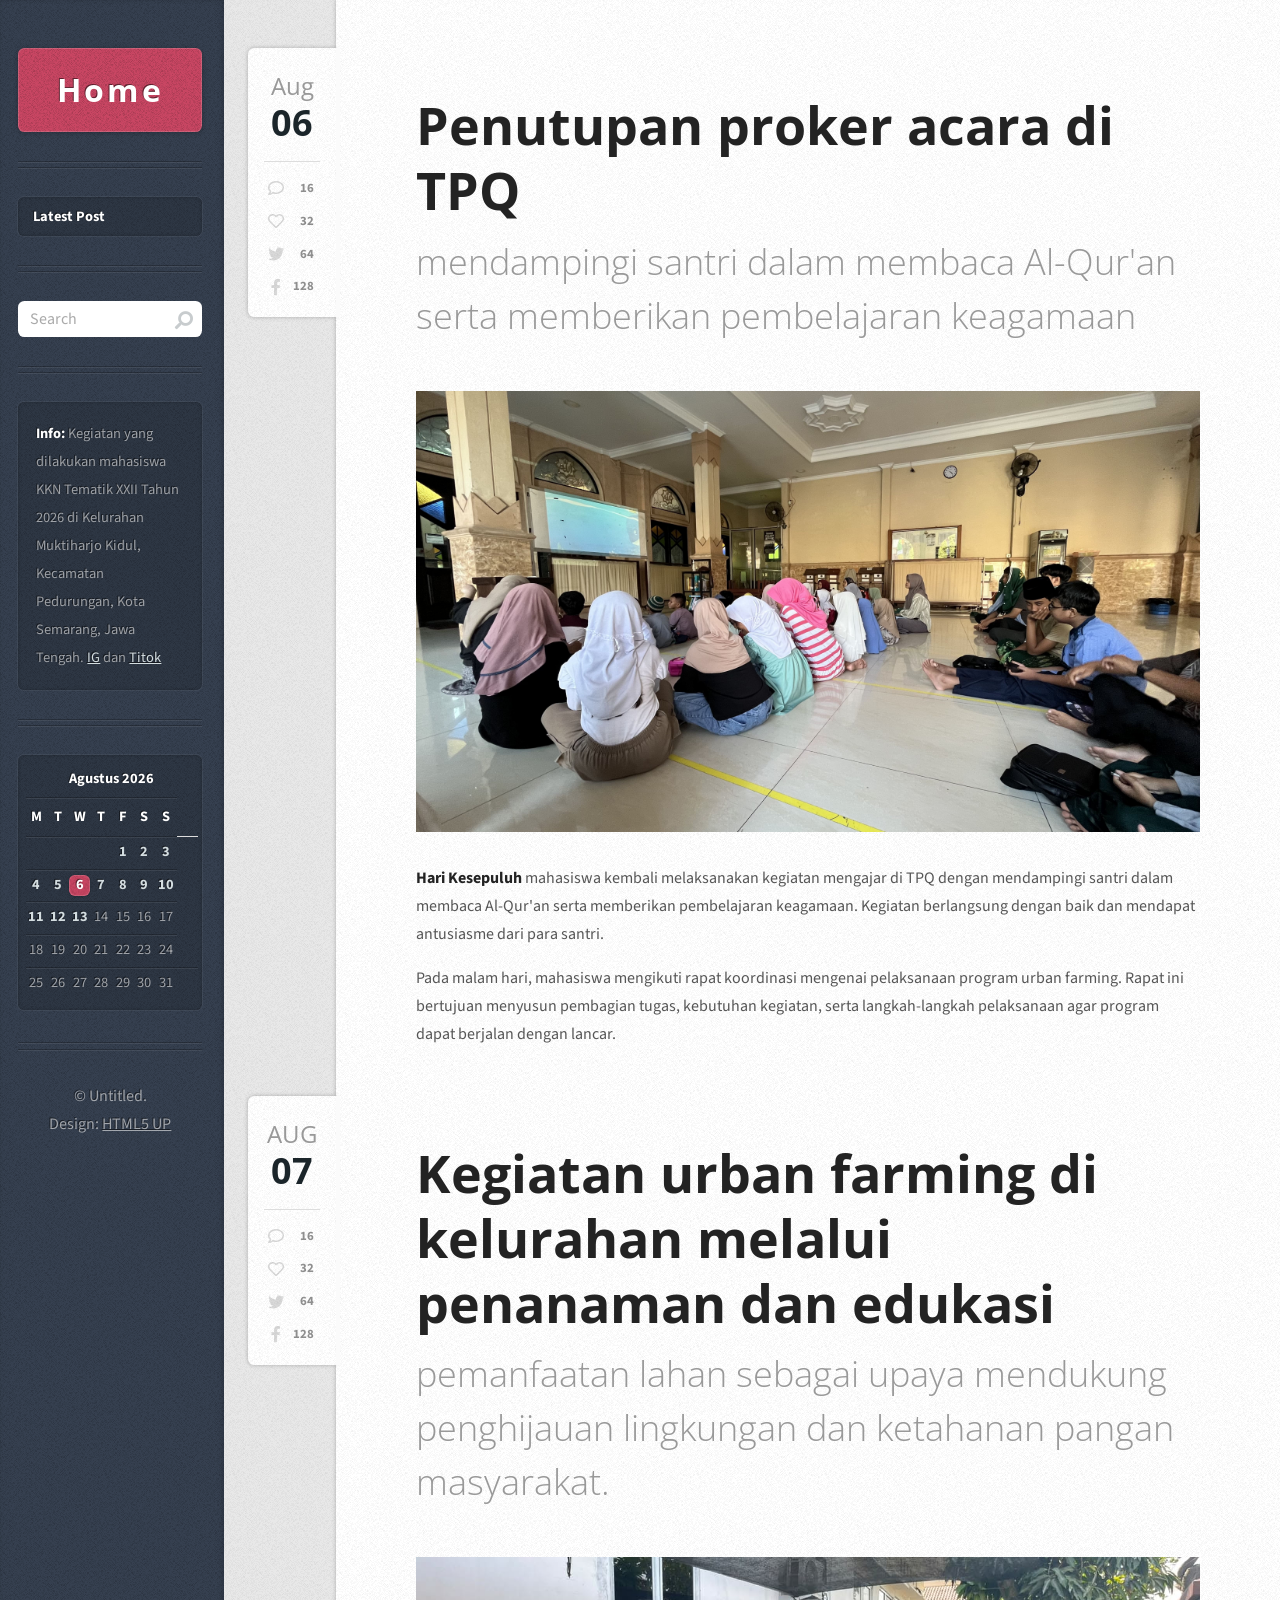
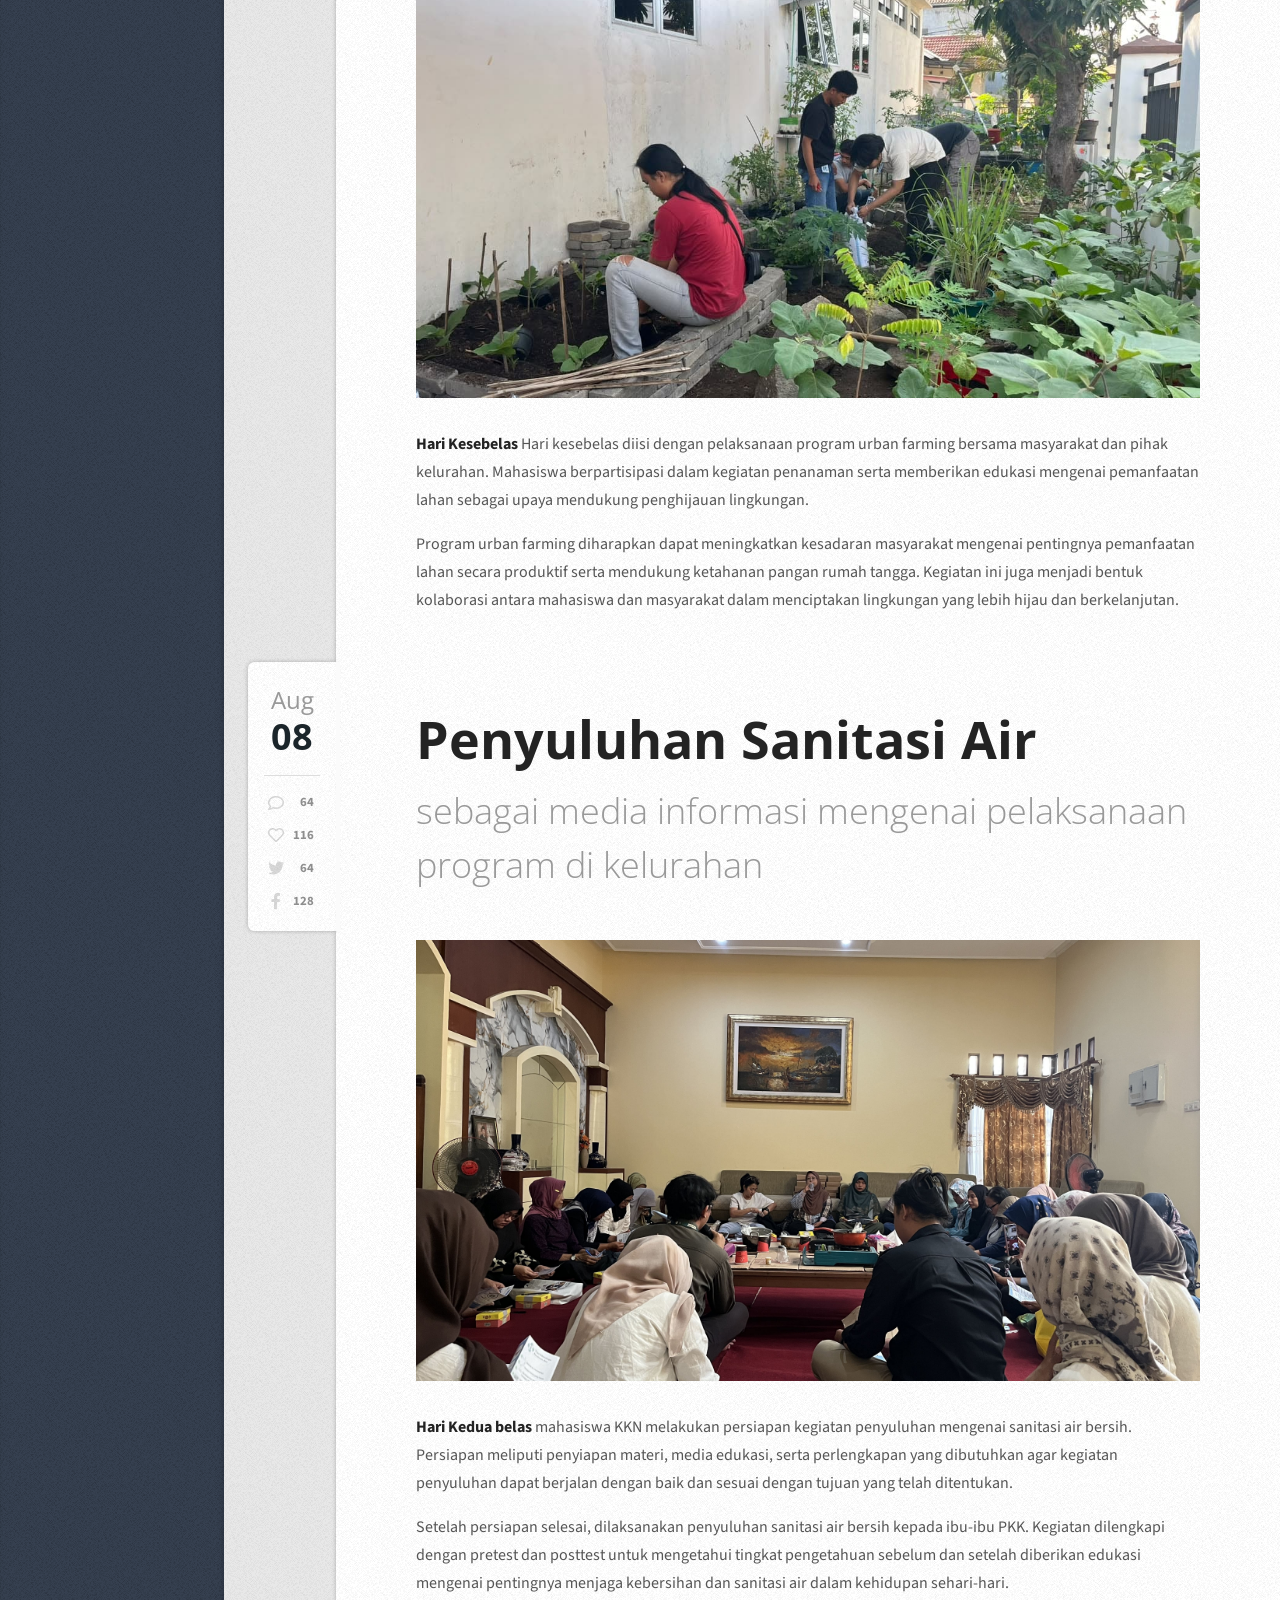
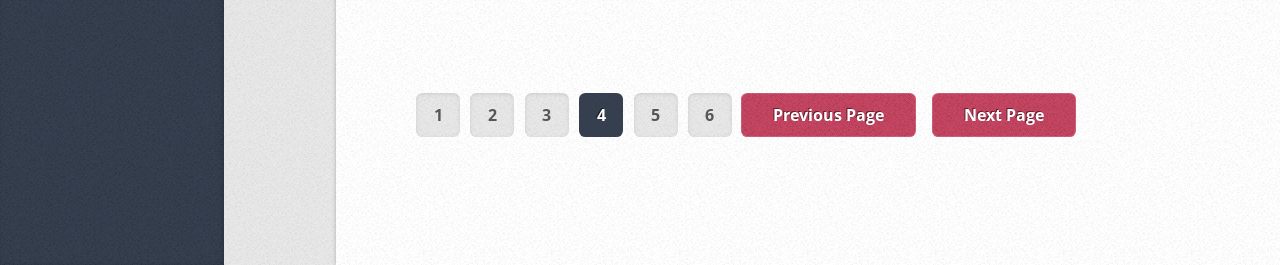
==== commit 79372d70: "Update Activity4.html" ====
--- a/Activity4.html
+++ b/Activity4.html
@@ -97,7 +97,7 @@
 									<li><a href="#" class="icon brands fa-facebook-f">128</a></li>
 								</ul>
 							</div>
-							<a href="#" class="image featured"><img src="Kegiatan/Sanitasi Air.JPG" alt="" /></a>
+							<a href="#" class="image featured"><img src="Kegiatan/Sanitasi Air.jpg" alt="" /></a>
 							<p>
 								<strong>Hari Kedua belas</strong> mahasiswa KKN melakukan persiapan kegiatan penyuluhan mengenai sanitasi air bersih. Persiapan meliputi penyiapan materi, media edukasi, serta perlengkapan yang dibutuhkan agar kegiatan penyuluhan dapat berjalan dengan baik dan sesuai dengan tujuan yang telah ditentukan.
 							</p>
@@ -234,4 +234,4 @@
 			<script src="assetss/js/main.js"></script>
 
 	</body>
-</html>+</html>
